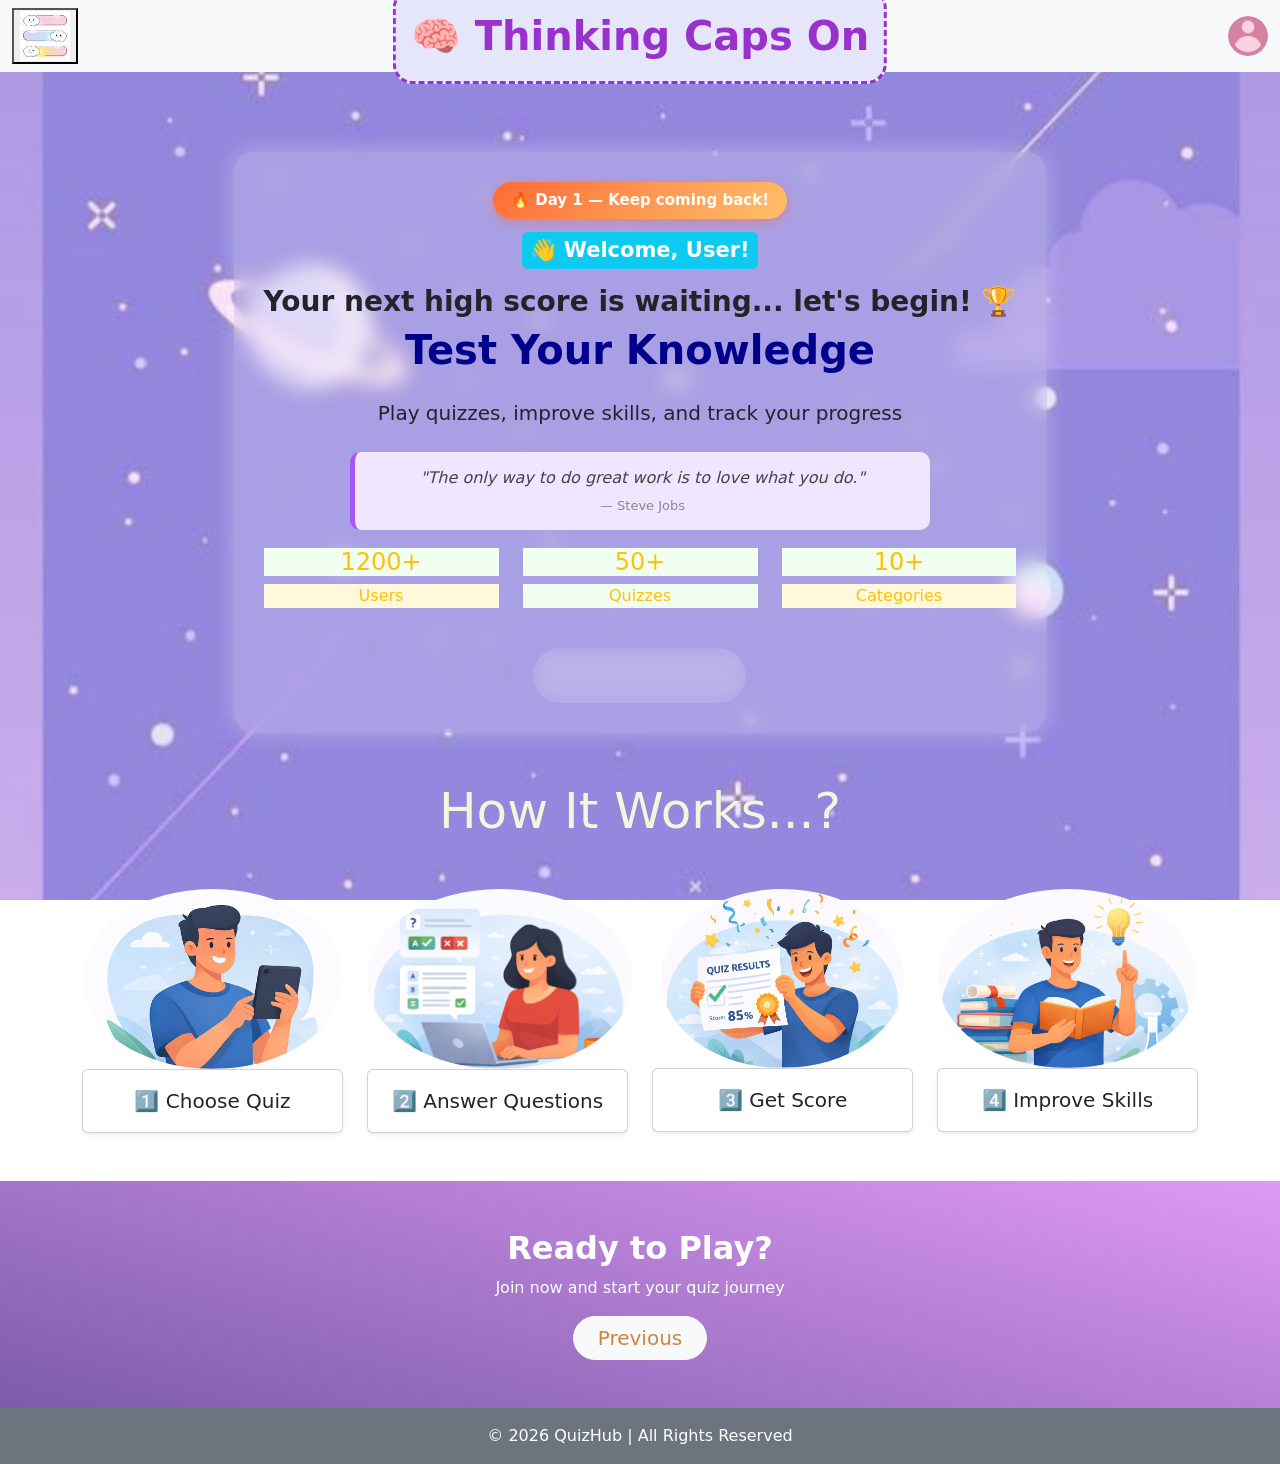
==== index.html @ 4dbefc34 "Add files via upload" ====
<!doctype html>
<html lang="en">
  <head>
    <meta charset="utf-8">
    <meta name="viewport" content="width=device-width, initial-scale=1">
    <title>Home Page</title>
    <link href="https://cdn.jsdelivr.net/npm/bootstrap@5.3.8/dist/css/bootstrap.min.css" rel="stylesheet">
    <link rel="stylesheet" href="css/style.css">
    <style>
        .quote-box {
            background: #f0e6ff;
            border-left: 5px solid #a855f7;
            border-radius: 10px;
            padding: 14px 20px;
            margin: 18px auto;
            max-width: 580px;
            font-style: italic;
            font-size: 16px;
            color: #444;
            text-align: center;
        }
        .quote-box .quote-author {
            display: block;
            font-style: normal;
            font-size: 13px;
            color: #888;
            margin-top: 6px;
        }
        .streak-badge {
            background: linear-gradient(135deg, #ff6b35, #ffc069);
            color: white;
            border-radius: 25px;
            padding: 7px 18px;
            font-size: 15px;
            font-weight: bold;
            display: inline-block;
            margin-bottom: 12px;
            box-shadow: 0 3px 12px rgba(255, 107, 53, 0.45);
            animation: pulse 2s infinite;
        }
        @keyframes pulse {
            0%   { box-shadow: 0 3px 12px rgba(255,107,53,0.4); }
            50%  { box-shadow: 0 3px 22px rgba(255,107,53,0.8); }
            100% { box-shadow: 0 3px 12px rgba(255,107,53,0.4); }
        }
        #backToTop {
            position: fixed;
            bottom: 28px;
            right: 24px;
            background: purple;
            color: white;
            border: none;
            border-radius: 50%;
            width: 48px;
            height: 48px;
            font-size: 20px;
            cursor: pointer;
            display: none;
            z-index: 999;
            box-shadow: 0 4px 14px rgba(0,0,0,0.35);
            transition: 0.3s;
        }
        #backToTop:hover {
            background: #555;
            transform: scale(1.12);
        }
        .category-btn {
            text-decoration: none;
            padding: 12px 50px;
            font-size: 18px;
            font-weight: bold;
            color: white;
            border-radius: 50px;
            border: 2px solid pink;
            background: rgba(8, 243, 243, 0.15);
            backdrop-filter: blur(10px);
            box-shadow: 0px 0px 15px rgba(105, 200, 241, 0.6);
            transition: 0.3s ease-in-out;
            display: inline-block;
        }
        .category-btn:hover {
            background: paleturquoise;
            color: black;
            box-shadow: 0px 0px 25px lightcyan, 0px 0px 40px lightcyan;
            transform: scale(1.08);
        }
        .video-background video {
            position: fixed;
            right: 0; bottom: 0;
            min-width: 100%; min-height: 100%;
            z-index: -1;
            object-fit: cover;
        }
        .works { font-size: 20px; }
    </style>
  </head>

  <body>
    <div class="video-background">
      <video autoplay muted loop playsinline poster="placeholder_image.jpg">
        <source src="videos/bgvideo.mp4" type="video/mp4">
      </video>

      <script src="https://cdn.jsdelivr.net/npm/bootstrap@5.3.8/dist/js/bootstrap.bundle.min.js"></script>

      <header>
        <nav class="navbar navbar-light bg-light">
          <div class="container-fluid">

            <button class="log" data-bs-toggle="offcanvas" data-bs-target="#sidebar">
              <img src="images/setting.jpg" alt="settings" width="50">
            </button>

            <div class="offcanvas offcanvas-start" tabindex="-1" id="sidebar">
              <div class="offcanvas-header">
                <h5 class="offcanvas-title">Settings</h5>
                <button type="button" class="btn-close" data-bs-dismiss="offcanvas"></button>
              </div>
              <div class="offcanvas-body p-0">
                <ul class="list-group list-group-flush">
                  <li class="list-group-item"><a href="profile.html" style="text-decoration:none; color:inherit;">👤 Profile</a></li>
                  <li class="list-group-item">⚙️ Account</li>
                  <li class="list-group-item">🔔 Notifications</li>
                  <li class="list-group-item">🔒 Privacy</li>
                  <li class="list-group-item"><a href="welcome.html" style="text-decoration:none; color:red;">🚪 Logout</a></li>
                </ul>
              </div>
            </div>

            <div class="nav-center" style="padding: 15px;">🧠 Thinking Caps On</div>

            <a href="profile.html">
              <img src="images/profile.jpg" alt="profile" class="rounded-circle" width="40">
            </a>
          </div>
        </nav>
      </header>

      <section class="hero text-center">
        <div class="hero-card">
          <div id="streakBadge" class="streak-badge" style="display:none;"></div>

          <h3>
            <span class="badge bg-info text-white p-2">👋 Welcome, User!</span>
          </h3>
          <h3 class="mt-3 text-dark fw-bold">Your next high score is waiting... let's begin! 🏆</h3>
          <h1 class="fw-bold" style="color: darkblue;">Test Your Knowledge</h1>
          <p class="my-4" style="font-size: 20px;">Play quizzes, improve skills, and track your progress</p>

          <div class="quote-box">
            <div id="quoteText">Loading...</div>
            <span class="quote-author" id="quoteAuthor"></span>
          </div>

          <div class="row text-center mt-3">
            <div class="col">
              <h4 class="text-warning" style="background-color: honeydew;">1200+</h4>
              <p class="text-warning" style="background-color: cornsilk;">Users</p>
            </div>
            <div class="col">
              <h4 class="text-warning" style="background-color: honeydew;">50+</h4>
              <p class="text-warning" style="background-color: honeydew;">Quizzes</p>
            </div>
            <div class="col">
              <h4 class="text-warning" style="background-color: honeydew;">10+</h4>
              <p class="text-warning" style="background-color: cornsilk;">Categories</p><br>
            </div>
          </div>

          <div class="d-flex justify-content-center">
            <a href="quizcategory.html" class="category-btn">Categories</a>
          </div>
        </div>
      </section>

      <section class="container my-5">
        <h2 class="text-center mb-5">
          <div style="color: beige; font-size: 50px;">How It Works...?</div>
        </h2>
        <div class="row g-4 text-center">
          <div class="col-md-3">
            <img src="images/character1.png" alt="img" width="100%" class="rounded-circle ms-auto">
            <div class="card p-3 shadow-sm works">1️⃣ Choose Quiz</div>
          </div>
          <div class="col-md-3">
            <img src="images/character2.png" alt="img2" width="102%" class="rounded-circle ms-auto">
            <div class="card p-3 shadow-sm works">2️⃣ Answer Questions</div>
          </div>
          <div class="col-md-3">
            <img src="images/character3.png" alt="img3" width="93%" class="rounded-circle ms-auto">
            <div class="card p-3 shadow-sm works">3️⃣ Get Score</div>
          </div>
          <div class="col-md-3">
            <img src="images/character4.png" alt="img3" width="99%" class="rounded-circle ms-auto">
            <div class="card p-3 shadow-sm works">4️⃣ Improve Skills</div>
          </div>
        </div>
      </section>

      <section class="cta text-center py-5">
        <h2 class="fw-bold">Ready to Play?</h2>
        <p>Join now and start your quiz journey</p>
        <button class="btn btn-light px-4 rounded-pill">
          <a class="log" href="welcome.html">Previous</a>
        </button>
      </section>

      <footer class="bg-secondary text-white text-center py-3">
        &copy; 2026 QuizHub | All Rights Reserved
      </footer>
    </div>
    <button id="backToTop" title="Back to Top">⬆</button>

    <script>
        var quotes = [
            { text: "The only way to do great work is to love what you do.", author: "— Steve Jobs" },
            { text: "Knowledge is power. Information is liberating.", author: "— Kofi Annan" },
            { text: "Live as if you were to die tomorrow. Learn as if you were to live forever.", author: "— Mahatma Gandhi" },
            { text: "An investment in knowledge pays the best interest.", author: "— Benjamin Franklin" },
            { text: "The mind is not a vessel to be filled but a fire to be kindled.", author: "— Plutarch" },
            { text: "Education is the most powerful weapon to change the world.", author: "— Nelson Mandela" },
            { text: "The more that you read, the more things you will know.", author: "— Dr. Seuss" }
        ];

        var dayIndex = new Date().getDay();
        document.getElementById("quoteText").textContent = '"' + quotes[dayIndex].text + '"';
        document.getElementById("quoteAuthor").textContent = quotes[dayIndex].author;

        var today = new Date().toDateString();        
        var lastVisit  = localStorage.getItem("lastVisitDate");
        var streak = parseInt(localStorage.getItem("streakCount")) || 0;

        if(lastVisit !== today){

            var yesterday = new Date();
            yesterday.setDate(yesterday.getDate() - 1);

            if(lastVisit === yesterday.toDateString()){
                streak = streak + 1;   
            } else {
                streak = 1;            
            }
            localStorage.setItem("lastVisitDate", today);
            localStorage.setItem("streakCount", streak);
        }
        var badge = document.getElementById("streakBadge");
        badge.style.display = "inline-block";
        if(streak === 1){
            badge.textContent = "🔥 Day 1 — Keep coming back!";
        } else {
            badge.textContent = "🔥 " + streak + " Day Streak! Amazing!";
        }
        var topBtn = document.getElementById("backToTop");

        window.onscroll = function(){
            topBtn.style.display = (window.scrollY > 200) ? "block" : "none";
        };

        topBtn.onclick = function(){
            window.scrollTo({ top: 0, behavior: "smooth" });
        };
    </script>

  </body>
</html>
---- css/style.css ----
body { 
    background-image: url("../images/12.jpg");
    background-size: cover;
    background-attachment: fixed;
    background-position: center;
} 
.nav-center {
            position: absolute;
            left: 50%;
            transform: translateX(-50%);
            font-size: 40px;
            font-weight: bold;
            border :dashed;
            border-radius: 20px;
            color: darkorchid;
            background-color: lavender;
        }
        .log
        {
            font-size: 20px;
            color: peru;
            text-decoration: none;
        }
        .hero {
            min-height: 70vh;
            display: flex;
            align-items: center;
            justify-content: center;
        }

        .hero-card {
            background: rgba(255,255,255,0.2);
            margin-top: 80px;
            padding: 30px;
            border-radius: 20px;
            backdrop-filter: blur(10px);
            box-shadow: 0px 0px 20px rgba(255,255,255,0.3);
            animation: glowBorder 1.5s infinite alternate;
        }
        @keyframes glowBorder {
            from {
                box-shadow: 0 0 5px rgba(234, 90, 239, 0.5),
                    0 0 10px rgba(248, 139, 170, 0.3);
            }
            to {
                box-shadow: 0 0 10px rgba(124, 6, 163, 0.897),
                    0 0 20px rgba(179, 31, 232, 0.7),
                    0 0 35px rgba(186, 65, 238, 0.5);
            }
        }
        .hero-card:hover {
    transform: scale(1.05);
    transition: 0.3s;
}
        .category-card:hover {
            transform: translateY(-7px);
        }

        .category-card {
            transition: 0.3s;
            border-radius: 15px;
        }

        .level {
            color: white;
            font-weight: 600;
            border-radius: 15px;
            padding: 20px;
        }

        .level:hover {
            transform: translateY(-7px);
        }

        .cta {
            background: linear-gradient(15deg, #7c5ca8, #df99f7);
            color: white;
        }
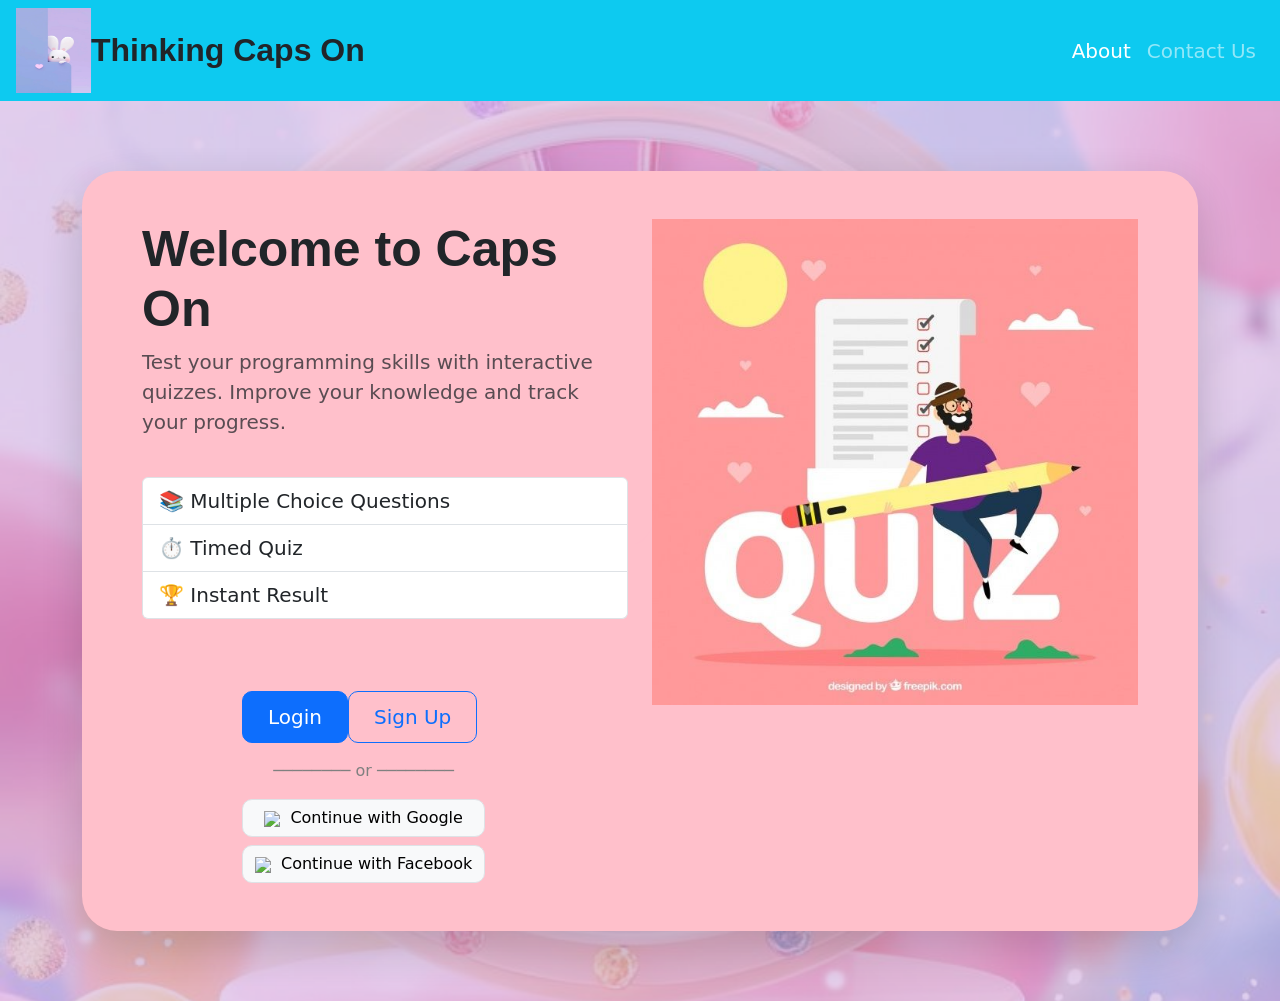
==== commit 6ec1df1d: "Rename welcome.html to index.html" ====
--- a/index.html
+++ b/index.html
@@ -1,265 +1,163 @@
-<!doctype html>
+<!DOCTYPE html>
 <html lang="en">
-  <head>
-    <meta charset="utf-8">
-    <meta name="viewport" content="width=device-width, initial-scale=1">
-    <title>Home Page</title>
-    <link href="https://cdn.jsdelivr.net/npm/bootstrap@5.3.8/dist/css/bootstrap.min.css" rel="stylesheet">
-    <link rel="stylesheet" href="css/style.css">
-    <style>
-        .quote-box {
-            background: #f0e6ff;
-            border-left: 5px solid #a855f7;
-            border-radius: 10px;
-            padding: 14px 20px;
-            margin: 18px auto;
-            max-width: 580px;
-            font-style: italic;
-            font-size: 16px;
-            color: #444;
-            text-align: center;
+<head>
+<meta charset="UTF-8">
+<title>Welcome</title>
+
+<link href="https://cdn.jsdelivr.net/npm/bootstrap@5.3.2/dist/css/bootstrap.min.css" rel="stylesheet">
+<script src="https://code.jquery.com/jquery-3.7.1.min.js"></script>
+<link rel="stylesheet" href="https://cdnjs.cloudflare.com/ajax/libs/animate.css/4.1.1/animate.min.css"/>
+<style>
+    body 
+    {
+        background-image: url("images/quizbg4.jpg");
+        background-size: cover;
+        background-repeat: no-repeat;
+        background-position: center;
+    }
+    .overlay 
+    {
+        background: #d4afe299;
+        min-height: 100vh;
+    }
+    .welcome-box 
+    {
+        background: pink;
+        border-radius: 35px;
+        animation: fadeUp 3s ease both;
+    }
+    .img 
+    {
+        max-width: 100%;
+        animation: zoomIn 1.2s ease forwards;
+    }
+    @keyframes zoomIn 
+    {
+        from {
+            opacity: 0;
+            transform: scale(0.85);
         }
-        .quote-box .quote-author {
-            display: block;
-            font-style: normal;
-            font-size: 13px;
-            color: #888;
-            margin-top: 6px;
+        to {
+            opacity: 1;
+            transform: scale(1);
         }
-        .streak-badge {
-            background: linear-gradient(135deg, #ff6b35, #ffc069);
-            color: white;
-            border-radius: 25px;
-            padding: 7px 18px;
-            font-size: 15px;
-            font-weight: bold;
-            display: inline-block;
-            margin-bottom: 12px;
-            box-shadow: 0 3px 12px rgba(255, 107, 53, 0.45);
-            animation: pulse 2s infinite;
-        }
-        @keyframes pulse {
-            0%   { box-shadow: 0 3px 12px rgba(255,107,53,0.4); }
-            50%  { box-shadow: 0 3px 22px rgba(255,107,53,0.8); }
-            100% { box-shadow: 0 3px 12px rgba(255,107,53,0.4); }
-        }
-        #backToTop {
-            position: fixed;
-            bottom: 28px;
-            right: 24px;
-            background: purple;
-            color: white;
-            border: none;
-            border-radius: 50%;
-            width: 48px;
-            height: 48px;
-            font-size: 20px;
-            cursor: pointer;
-            display: none;
-            z-index: 999;
-            box-shadow: 0 4px 14px rgba(0,0,0,0.35);
-            transition: 0.3s;
-        }
-        #backToTop:hover {
-            background: #555;
-            transform: scale(1.12);
-        }
-        .category-btn {
-            text-decoration: none;
-            padding: 12px 50px;
-            font-size: 18px;
-            font-weight: bold;
-            color: white;
-            border-radius: 50px;
-            border: 2px solid pink;
-            background: rgba(8, 243, 243, 0.15);
-            backdrop-filter: blur(10px);
-            box-shadow: 0px 0px 15px rgba(105, 200, 241, 0.6);
-            transition: 0.3s ease-in-out;
-            display: inline-block;
-        }
-        .category-btn:hover {
-            background: paleturquoise;
-            color: black;
-            box-shadow: 0px 0px 25px lightcyan, 0px 0px 40px lightcyan;
-            transform: scale(1.08);
-        }
-        .video-background video {
-            position: fixed;
-            right: 0; bottom: 0;
-            min-width: 100%; min-height: 100%;
-            z-index: -1;
-            object-fit: cover;
-        }
-        .works { font-size: 20px; }
-    </style>
-  </head>
+    }
+    .action-btn 
+    {
+        font-size: 20px;
+        padding: 10px 25px;
+        transition: transform 0.3s ease, box-shadow 0.3s ease;
+        position: relative;
+        overflow: hidden;
+    }
+    .action-btn:hover 
+    {
+        transform: translateY(-3px);
+        box-shadow: 0 8px 20px rgba(10, 94, 239, 0.3);
+    }
+    .social-btn img {
+        margin-right: 10px;
+    }
+    .action-btn, .social-btn {
+        border-radius: 10px;
+    }
+</style>
+</head>
 
-  <body>
-    <div class="video-background">
-      <video autoplay muted loop playsinline poster="placeholder_image.jpg">
-        <source src="videos/bgvideo.mp4" type="video/mp4">
-      </video>
-
-      <script src="https://cdn.jsdelivr.net/npm/bootstrap@5.3.8/dist/js/bootstrap.bundle.min.js"></script>
-
-      <header>
-        <nav class="navbar navbar-light bg-light">
-          <div class="container-fluid">
-
-            <button class="log" data-bs-toggle="offcanvas" data-bs-target="#sidebar">
-              <img src="images/setting.jpg" alt="settings" width="50">
-            </button>
-
-            <div class="offcanvas offcanvas-start" tabindex="-1" id="sidebar">
-              <div class="offcanvas-header">
-                <h5 class="offcanvas-title">Settings</h5>
-                <button type="button" class="btn-close" data-bs-dismiss="offcanvas"></button>
-              </div>
-              <div class="offcanvas-body p-0">
-                <ul class="list-group list-group-flush">
-                  <li class="list-group-item"><a href="profile.html" style="text-decoration:none; color:inherit;">👤 Profile</a></li>
-                  <li class="list-group-item">⚙️ Account</li>
-                  <li class="list-group-item">🔔 Notifications</li>
-                  <li class="list-group-item">🔒 Privacy</li>
-                  <li class="list-group-item"><a href="welcome.html" style="text-decoration:none; color:red;">🚪 Logout</a></li>
-                </ul>
-              </div>
+<body>
+    <script>
+            $(document).ready(function(){
+                $(".welcome-box").hide().fadeIn(1200);
+            });
+    </script>
+    <script>
+        $(document).ready(function(){
+            $(".list-group-item").hover(function(){
+                $(this).stop().animate({paddingLeft: "30px"}, 200);
+            },
+            function(){
+                $(this).stop().animate({paddingLeft: "15px"}, 200);
+            }
+        );
+        })
+    </script>
+    <script>
+        $(document).ready(function(){
+            var text = "Welcome to Caps On";
+            var i = 0;
+            function typing(){
+                if(i < text.length){
+                    $(".fade-text.delay-1").text($(".fade-text.delay-1").text() + text.charAt(i));
+                    i++;
+                    setTimeout(typing, 50);
+                }
+            }
+            $(".fade-text.delay-1").text("");
+            typing();
+        });
+    </script>
+    <script>
+        $(window).scroll(function(){
+            $(".fade-text").each(function(){
+                var pos = $(this).offset().top;
+                var winTop = $(window).scrollTop() + $(window).height();
+                if(pos < winTop){
+                    $(this).addClass("animate__animated animate__fadeInUp");
+                }
+            });
+        });
+    </script>
+    <div class="overlay">
+        <nav class="navbar navbar-expand-lg navbar-dark bg-info px-3">
+        <img src="images/logo1.jpg" style="width: 75px;" height="85px">
+        <h2 class="navbar-nav fw-bold" style="font-family:'Gill Sans', 'Gill Sans MT', Calibri, 'Trebuchet MS', sans-serif;">Thinking Caps On</h2>
+        <div class="collapse navbar-collapse">
+            <ul class="navbar-nav ms-auto">
+                <li class="nav-item"><a class="nav-link active" href="about.html" style="font-size: 20px;">About</a></li>
+                <li class="nav-item"><a class="nav-link" href="contact.html" style="font-size: 20px;">Contact Us</a></li>
+            </ul>
+        </div>
+        </nav>
+        <div class="container d-flex align-items-center justify-content-center min-vh-100">
+            <div class="row welcome-box shadow-lg p-5 w-100">
+                <div class="col-md-6 d-flex flex-column justify-content-center">
+                    <h1 class="fw-bold fade-text delay-1" style="font-size: 50px; font-family: 'Lucida Sans', 'Lucida Sans Regular', 'Lucida Grande', 'Lucida Sans Unicode', Geneva, Verdana, sans-serif">
+                        Welcome to Caps On
+                    </h1>
+                    <p class="text-muted fade-text delay-2" style="font-size: 20px;">
+                        Test your programming skills with interactive quizzes.
+                        Improve your knowledge and track your progress.
+                    </p><br>
+                    <ul class="list-group mb-4 fade-text delay-3">
+                        <li class="list-group-item" style="font-size: 20px;">📚 Multiple Choice Questions</li>
+                        <li class="list-group-item" style="font-size: 20px;">⏱ Timed Quiz</li>
+                        <li class="list-group-item" style="font-size: 20px;">🏆 Instant Result</li>
+                    </ul><br><br>
+                    <div class="d-flex gap-1 fade-text delay-3" style="margin-left: 100px;">
+                        <div class="fade-text delay-3">
+                            <div class="d-flex mb-3">
+                                <a href="login.html" class="btn btn-primary action-btn">Login</a>
+                                <a href="register.html" class="btn btn-outline-primary action-btn">Sign Up</a>
+                            </div>
+                            <div class="text-center mb-3">
+                                <span style="color: gray;">──────── or ────────</span>
+                            </div>
+                            <div class="d-grid gap-2">
+                                <button class="btn btn-light border social-btn" id="googleBtn">
+                                    <img src="https://img.icons8.com/color/20/google-logo.png"/>Continue with Google
+                                </button>
+                                <button class="btn btn-light border social-btn" id="facebookBtn">
+                                    <img src="https://img.icons8.com/color/20/facebook.png"/>Continue with Facebook
+                                </button>
+                            </div>
+                        </div>
+                    </div>
+                </div>
+                <div class="col-md-6 text-center d-none d-md-block">
+                    <img src="images/welcome.jpg" class="img" alt="Quiz Illustration">
+                </div>
             </div>
-
-            <div class="nav-center" style="padding: 15px;">🧠 Thinking Caps On</div>
-
-            <a href="profile.html">
-              <img src="images/profile.jpg" alt="profile" class="rounded-circle" width="40">
-            </a>
-          </div>
-        </nav>
-      </header>
-
-      <section class="hero text-center">
-        <div class="hero-card">
-          <div id="streakBadge" class="streak-badge" style="display:none;"></div>
-
-          <h3>
-            <span class="badge bg-info text-white p-2">👋 Welcome, User!</span>
-          </h3>
-          <h3 class="mt-3 text-dark fw-bold">Your next high score is waiting... let's begin! 🏆</h3>
-          <h1 class="fw-bold" style="color: darkblue;">Test Your Knowledge</h1>
-          <p class="my-4" style="font-size: 20px;">Play quizzes, improve skills, and track your progress</p>
-
-          <div class="quote-box">
-            <div id="quoteText">Loading...</div>
-            <span class="quote-author" id="quoteAuthor"></span>
-          </div>
-
-          <div class="row text-center mt-3">
-            <div class="col">
-              <h4 class="text-warning" style="background-color: honeydew;">1200+</h4>
-              <p class="text-warning" style="background-color: cornsilk;">Users</p>
-            </div>
-            <div class="col">
-              <h4 class="text-warning" style="background-color: honeydew;">50+</h4>
-              <p class="text-warning" style="background-color: honeydew;">Quizzes</p>
-            </div>
-            <div class="col">
-              <h4 class="text-warning" style="background-color: honeydew;">10+</h4>
-              <p class="text-warning" style="background-color: cornsilk;">Categories</p><br>
-            </div>
-          </div>
-
-          <div class="d-flex justify-content-center">
-            <a href="quizcategory.html" class="category-btn">Categories</a>
-          </div>
         </div>
-      </section>
-
-      <section class="container my-5">
-        <h2 class="text-center mb-5">
-          <div style="color: beige; font-size: 50px;">How It Works...?</div>
-        </h2>
-        <div class="row g-4 text-center">
-          <div class="col-md-3">
-            <img src="images/character1.png" alt="img" width="100%" class="rounded-circle ms-auto">
-            <div class="card p-3 shadow-sm works">1️⃣ Choose Quiz</div>
-          </div>
-          <div class="col-md-3">
-            <img src="images/character2.png" alt="img2" width="102%" class="rounded-circle ms-auto">
-            <div class="card p-3 shadow-sm works">2️⃣ Answer Questions</div>
-          </div>
-          <div class="col-md-3">
-            <img src="images/character3.png" alt="img3" width="93%" class="rounded-circle ms-auto">
-            <div class="card p-3 shadow-sm works">3️⃣ Get Score</div>
-          </div>
-          <div class="col-md-3">
-            <img src="images/character4.png" alt="img3" width="99%" class="rounded-circle ms-auto">
-            <div class="card p-3 shadow-sm works">4️⃣ Improve Skills</div>
-          </div>
-        </div>
-      </section>
-
-      <section class="cta text-center py-5">
-        <h2 class="fw-bold">Ready to Play?</h2>
-        <p>Join now and start your quiz journey</p>
-        <button class="btn btn-light px-4 rounded-pill">
-          <a class="log" href="welcome.html">Previous</a>
-        </button>
-      </section>
-
-      <footer class="bg-secondary text-white text-center py-3">
-        &copy; 2026 QuizHub | All Rights Reserved
-      </footer>
     </div>
-    <button id="backToTop" title="Back to Top">⬆</button>
-
-    <script>
-        var quotes = [
-            { text: "The only way to do great work is to love what you do.", author: "— Steve Jobs" },
-            { text: "Knowledge is power. Information is liberating.", author: "— Kofi Annan" },
-            { text: "Live as if you were to die tomorrow. Learn as if you were to live forever.", author: "— Mahatma Gandhi" },
-            { text: "An investment in knowledge pays the best interest.", author: "— Benjamin Franklin" },
-            { text: "The mind is not a vessel to be filled but a fire to be kindled.", author: "— Plutarch" },
-            { text: "Education is the most powerful weapon to change the world.", author: "— Nelson Mandela" },
-            { text: "The more that you read, the more things you will know.", author: "— Dr. Seuss" }
-        ];
-
-        var dayIndex = new Date().getDay();
-        document.getElementById("quoteText").textContent = '"' + quotes[dayIndex].text + '"';
-        document.getElementById("quoteAuthor").textContent = quotes[dayIndex].author;
-
-        var today = new Date().toDateString();        
-        var lastVisit  = localStorage.getItem("lastVisitDate");
-        var streak = parseInt(localStorage.getItem("streakCount")) || 0;
-
-        if(lastVisit !== today){
-
-            var yesterday = new Date();
-            yesterday.setDate(yesterday.getDate() - 1);
-
-            if(lastVisit === yesterday.toDateString()){
-                streak = streak + 1;   
-            } else {
-                streak = 1;            
-            }
-            localStorage.setItem("lastVisitDate", today);
-            localStorage.setItem("streakCount", streak);
-        }
-        var badge = document.getElementById("streakBadge");
-        badge.style.display = "inline-block";
-        if(streak === 1){
-            badge.textContent = "🔥 Day 1 — Keep coming back!";
-        } else {
-            badge.textContent = "🔥 " + streak + " Day Streak! Amazing!";
-        }
-        var topBtn = document.getElementById("backToTop");
-
-        window.onscroll = function(){
-            topBtn.style.display = (window.scrollY > 200) ? "block" : "none";
-        };
-
-        topBtn.onclick = function(){
-            window.scrollTo({ top: 0, behavior: "smooth" });
-        };
-    </script>
-
-  </body>
-</html>+</body>
+</html>
